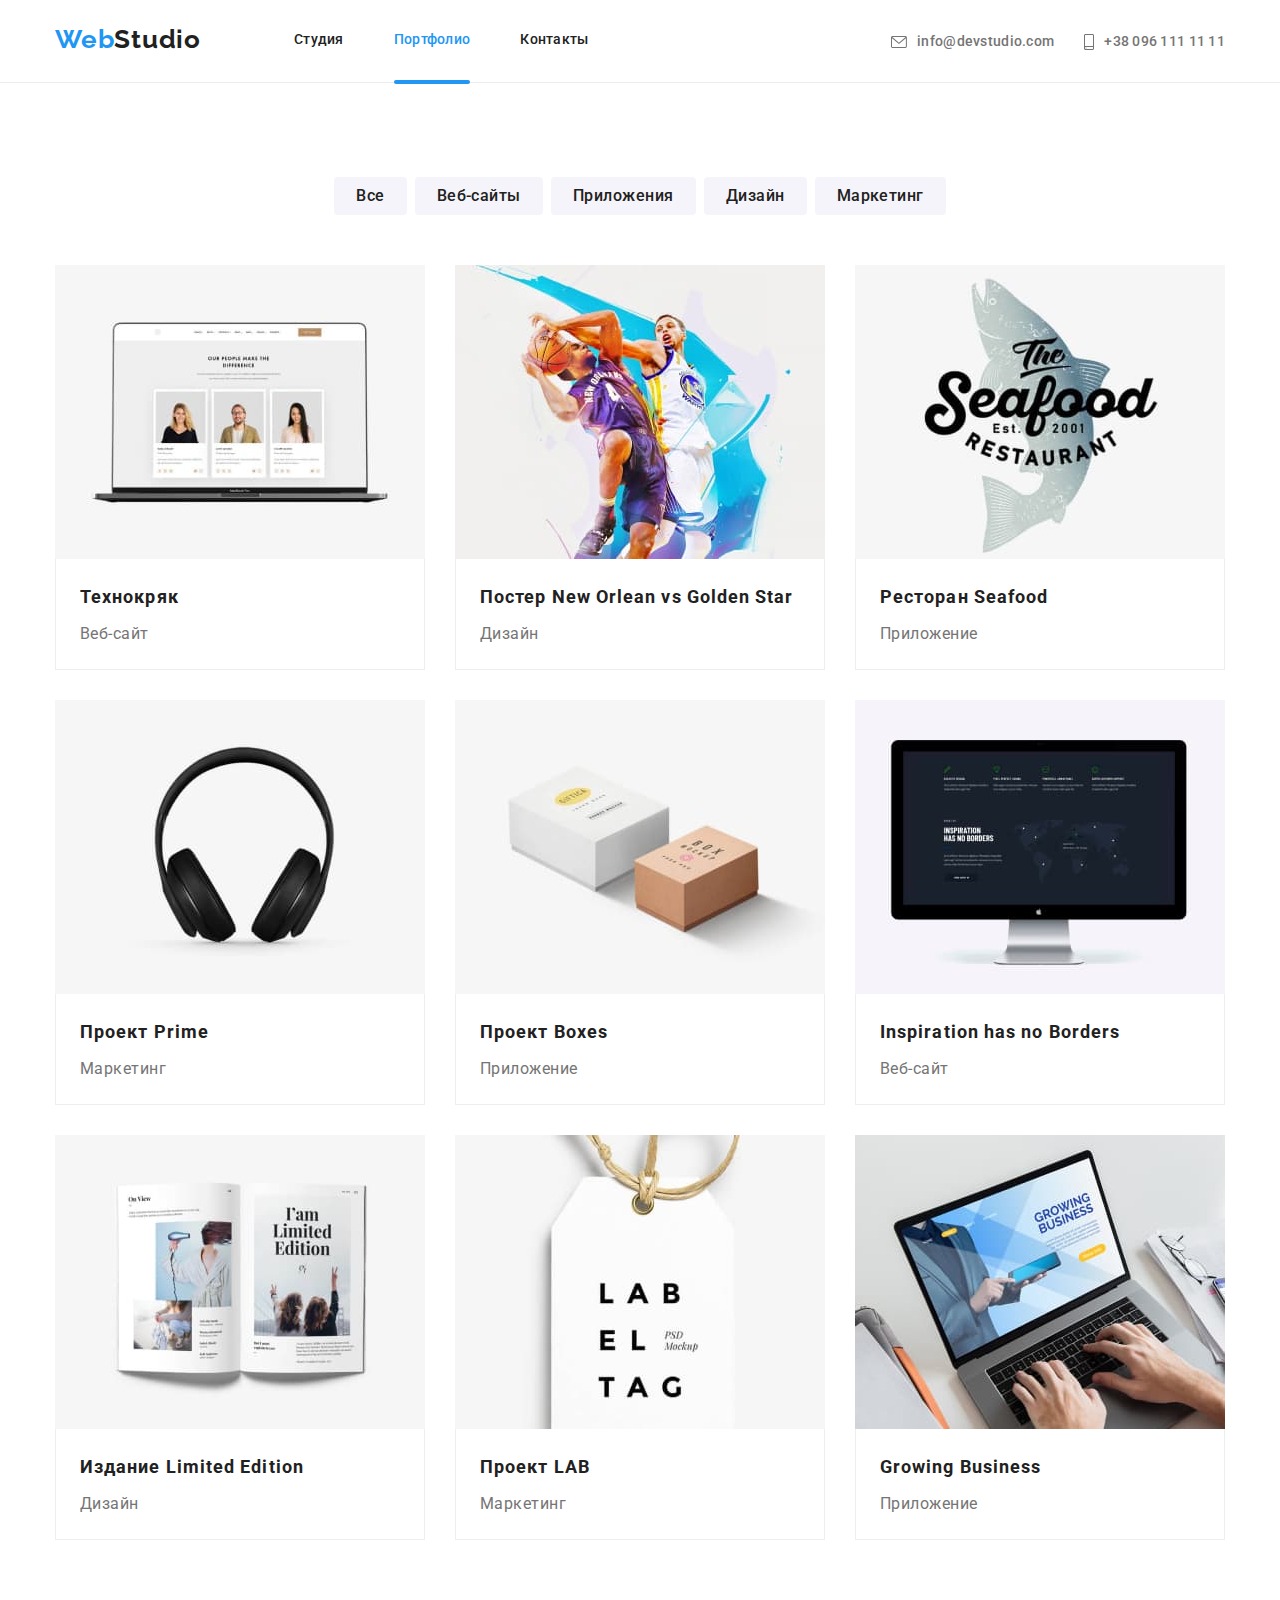
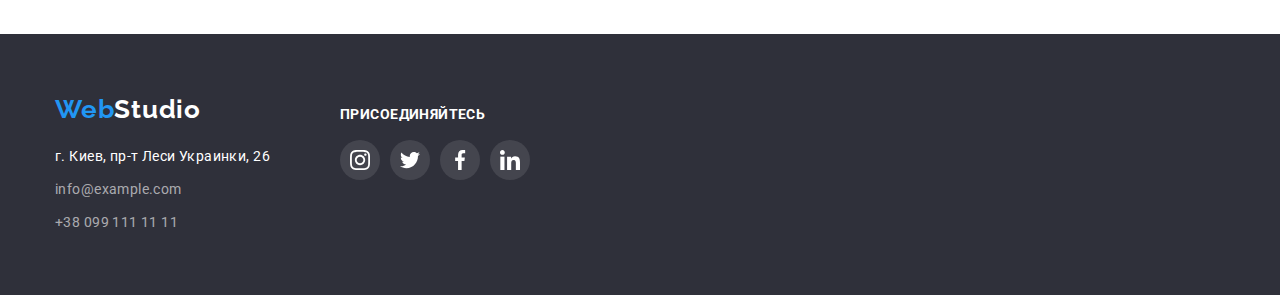
==== portfolio.html @ 971f1d3d "добавляет исходные файлы проекта" ====
<!DOCTYPE html>
<html lang="ru">

<head>
  <meta charset="UTF-8" />
  <meta http-equiv="X-UA-Compatible" content="IE=edge" />
  <meta name="viewport" content="width=device-width, initial-scale=1.0" />
  <title>WebStudio - Portfolio</title>
  <link rel="stylesheet" href="https://cdnjs.cloudflare.com/ajax/libs/modern-normalize/1.1.0/modern-normalize.css"
    integrity="sha512-Y0MM+V6ymRKN2zStTqzQ227DWhhp4Mzdo6gnlRnuaNCbc+YN/ZH0sBCLTM4M0oSy9c9VKiCvd4Jk44aCLrNS5Q=="
    crossorigin="anonymous" referrerpolicy="no-referrer" />
  <link rel="preconnect" href="https://fonts.gstatic.com" />
  <link href="https://fonts.googleapis.com/css2?family=Raleway:wght@700&family=Roboto:wght@400;500;700;900&display=swap"
    rel="stylesheet" />
  <link rel="stylesheet" href="https://cdnjs.cloudflare.com/ajax/libs/animate.css/4.1.1/animate.min.css" />
  <link rel="stylesheet" href="./css/styles.css" />
</head>

<body>
  <!--HEADER-->
  <header class="header">
    <div class="header-section container">
      <nav class="navigation">
        <div class="nav-container">
          <a class="logo animate__swing" href="./">
            <span class="logo-icon-color" lang="en">Web</span>Studio</a>
          <div class="menu-section">
            <ul class="menu">
              <li class="menu-item">
                <a class="menu-link" href="./">Студия</a>
              </li>
              <li class="menu-item">
                <a class="menu-link current" href="./portfolio.html">Портфолио</a>
              </li>
              <li class="menu-item">
                <a class="menu-link" href="">Контакты</a>
              </li>
            </ul>
          </div>
        </div>
      </nav>
      <ul class="info-list">
        <li class="info-point">
          <a class="mail-link" href="mailto:info@devstudio.com">
            <svg class="header-icon" width="16" height="12">
              <use href="./images/icons.svg#icon-envelope"></use>
            </svg>
            info@devstudio.com
          </a>
        </li>
        <li class="info-point">
          <a class="tel-link" href="tel:+380961111111">
            <svg class="header-icon" width="10" height="16">
              <use href="./images/icons.svg#icon-smartphone"></use>
            </svg>
            +38 096 111 11 11
          </a>
        </li>
      </ul>
    </div>
  </header>

  <main>
    <div class="portfolio-section section">
      <div class="portfolio-container container">
        <h1 class="visually-hidden">Галерея проектов</h1>

        <!-- КНОПКИ ФИЛЬТРА ПРОЕКТОВ ПОРТФОЛИО-->

        <ul class="filter-list filter-section">
          <li class="filter-point">
            <button class="filter-button" type="button">Все</button>
          </li>
          <li class="filter-point">
            <button class="filter-button" type="button">Веб-сайты</button>
          </li>
          <li class="filter-point">
            <button class="filter-button" type="button">Приложения</button>
          </li>
          <li class="filter-point">
            <button class="filter-button" type="button">Дизайн</button>
          </li>
          <li class="filter-point">
            <button class="filter-button" type="button">Маркетинг</button>
          </li>
        </ul>

        <!--СПИСОК ПРОЕКТОВ ПОРТФОЛИО-->
        <div class="portfolio">
          <ul class="portfolio-list">
            <li class="portfolio-point">
              <a class="portfolio-project-link" href="">
                <div class="portfolio-img-box">
                  <img src="./images/portfolio/project-technokryak.jpg" alt="проэкт технокряк" width="370" height="294"
                    class="portfolio-img" />
                  <p class="portfolio-overlay">
                    Технокряк это современная площадка распространения коронавируса. Компании используют эту платформу
                    для цифрового
                    шпионажа и атак на защищённые сервера конкурентов.
                  </p>
                </div>
                <div class="project-info">
                  <h2 class="portfolio-project">Технокряк</h2>
                  <p class="project-description">Веб-сайт</p>
                </div>
              </a>
            </li>
            <li class="portfolio-point">
              <a class="portfolio-project-link" href="">
                <div class="portfolio-img-box">
                  <img src="./images/portfolio/new-orleans-and-golden-star.jpg" alt="проэкт постера" width="370"
                    height="294" class="portfolio-img" />
                  <p class="portfolio-overlay">
                    Технокряк это современная площадка распространения коронавируса. Компании используют эту платформу
                    для цифрового
                    шпионажа и атак на защищённые сервера конкурентов.
                  </p>
                </div>
                <div class="project-info">
                  <h2 class="portfolio-project">
                    Постер New Orlean vs Golden Star
                  </h2>
                  <p class="project-description">Дизайн</p>
                </div>
              </a>
            </li>
            <li class="portfolio-point">
              <a class="portfolio-project-link" href="">
                <div class="portfolio-img-box">
                  <img src="./images/portfolio/seafood-restaurant.jpg" alt="рыбный ресторан" width="370" height="294"
                    class="portfolio-img" />
                  <p class="portfolio-overlay">
                    Технокряк это современная площадка распространения коронавируса. Компании используют эту платформу
                    для цифрового
                    шпионажа и атак на защищённые сервера конкурентов.
                  </p>
                </div>

                <div class="project-info">
                  <h2 class="portfolio-project">Ресторан Seafood</h2>
                  <p class="project-description">Приложение</p>
                </div>
              </a>
            </li>
            <li class="portfolio-point">
              <a class="portfolio-project-link" href="">
                <div class="portfolio-img-box">
                  <img src="./images/portfolio/project-prime.jpg" alt="маркетинговый проект" width="370" height="294"
                    class="portfolio-img" />
                  <p class="portfolio-overlay">
                    Технокряк это современная площадка распространения коронавируса. Компании используют эту платформу
                    для цифрового
                    шпионажа и атак на защищённые сервера конкурентов.
                  </p>
                </div>

                <div class="project-info">
                  <h2 class="portfolio-project">Проект Prime</h2>
                  <p class="project-description">Маркетинг</p>
                </div>
              </a>
            </li>
            <li class="portfolio-point">
              <a class="portfolio-project-link" href="">
                <div class="portfolio-img-box">
                  <img src="./images/portfolio/project-boxes.jpg" alt="проект Boxes" width="370" height="294"
                    class="portfolio-img" />
                  <p class="portfolio-overlay">
                    Технокряк это современная площадка распространения коронавируса. Компании используют эту платформу
                    для цифрового
                    шпионажа и атак на защищённые сервера конкурентов.
                  </p>
                </div>

                <div class="project-info">
                  <h2 class="portfolio-project">Проект Boxes</h2>
                  <p class="project-description">Приложение</p>
                </div>
              </a>
            </li>
            <li class="portfolio-point">
              <a class="portfolio-project-link" href="">
                <div class="portfolio-img-box">
                  <img src="./images/portfolio/project-nspiration-has-no-borders.jpg" alt="веб-сайт" width="370"
                    height="294" class="portfolio-img" />
                  <p class="portfolio-overlay">
                    Технокряк это современная площадка распространения коронавируса. Компании используют эту платформу
                    для цифрового
                    шпионажа и атак на защищённые сервера конкурентов.
                  </p>
                </div>

                <div class="project-info">
                  <h2 class="portfolio-project">
                    Inspiration has no Borders
                  </h2>
                  <p class="project-description">Веб-сайт</p>
                </div>
              </a>
            </li>
            <li class="portfolio-point">
              <a class="portfolio-project-link" href="">
                <div class="portfolio-img-box">
                  <img src="./images/portfolio/project-limited-edition.jpg" alt="проект дизайна журнала" width="370"
                    height="294" class="portfolio-img" />
                  <p class="portfolio-overlay">
                    Технокряк это современная площадка распространения коронавируса. Компании используют эту платформу
                    для цифрового
                    шпионажа и атак на защищённые сервера конкурентов.
                  </p>
                </div>

                <div class="project-info">
                  <h2 class="portfolio-project">Издание Limited Edition</h2>
                  <p class="project-description">Дизайн</p>
                </div>
              </a>
            </li>
            <li class="portfolio-point">
              <a class="portfolio-project-link" href="">
                <div class="portfolio-img-box">
                  <img src="./images/portfolio/project-lab.jpg" alt="проект LAB" width="370" height="294"
                    class="portfolio-img" />
                  <p class="portfolio-overlay">
                    Технокряк это современная площадка распространения коронавируса. Компании используют эту платформу
                    для цифрового
                    шпионажа и атак на защищённые сервера конкурентов.
                  </p>
                </div>

                <div class="project-info">
                  <h2 class="portfolio-project">Проект LAB</h2>
                  <p class="project-description">Маркетинг</p>
                </div>
              </a>
            </li>
            <li class="portfolio-point">
              <a class="portfolio-project-link" href="">
                <div class="portfolio-img-box">
                  <img src="./images/portfolio/project-growing-business.jpg" alt="приложение" width="370" height="294"
                    class="portfolio-img" />
                  <p class="portfolio-overlay">
                    Технокряк это современная площадка распространения коронавируса. Компании используют эту платформу
                    для цифрового
                    шпионажа и атак на защищённые сервера конкурентов.
                  </p>
                </div>

                <div class="project-info">
                  <h2 class="portfolio-project">Growing Business</h2>
                  <p class="project-description">Приложение</p>
                </div>
              </a>
            </li>
          </ul>
        </div>
      </div>
    </div>
  </main>

  <!--FOOTER-->
  <footer class="footer footer-section">
    <div class="container footer-container">
      <div class="footer-logo-adress-box">
        <a class="logo logo-footer" href="./"><span class="logo-icon-color" lang="en">Web</span><span
            class="logo-icon-right" lang="en">Studio</span></a>
        <address class="adress">
          <ul class="adress-list">
            <li class="footer-location">
              <a class="location-link" href="https://goo.gl/maps/LH7wRKLAsP6Fqup57" target="_blank"
                rel="noopener, noreferrer">г. Киев, пр-т Леси Украинки, 26</a>
            </li>
            <li>
              <a class="footer-mail" href="mailto:info@example.com">info@example.com</a>
            </li>
            <li>
              <a class="footer-tel" href="tel:+380991111111">+38 099 111 11 11</a>
            </li>
          </ul>
        </address>
      </div>
      <div class="footer-social-container">
        <p class="footer-social-p">Присоединяйтесь</p>
        <ul class="social-list footer-social-list">
          <li class="social-point">
            <a class="social-link footer-social-link" href="">
              <svg class="social-icon">
                <use href="./images/icons.svg#icon-instagram"></use>
              </svg>
            </a>
          </li>
          <li class="social-point">
            <a class="social-link footer-social-link" href="">
              <svg class="social-icon">
                <use href="./images/icons.svg#icon-twitter"></use>
              </svg>
            </a>
          </li>
          <li class="social-point">
            <a class="social-link footer-social-link" href="">
              <svg class="social-icon">
                <use href="./images/icons.svg#icon-facebook"></use>
              </svg>
            </a>
          </li>
          <li class="social-point">
            <a class="social-link footer-social-link" href="">
              <svg class="social-icon">
                <use href="./images/icons.svg#icon-linkedin"></use>
              </svg>
            </a>
          </li>
        </ul>
      </div>
    </div>
  </footer>
</body>

</html>
---- css/styles.css ----
:root {
  --main-font: "Roboto", sans-serif;
  --secondary-font: "Raleway", sans-serif;
  --font-weight-main: 500;
  --font-weight-secondary: bold;
  --font-weight-p: 400;
  --font-weight-member: 500;

  --font-weight-projecs-overflow: 400;
  --icon-fill-color: #afb1b8;
  --logo-icon-color-left: #2196f3;
  --logo-icon-color-right: #ffffff;
  --accent-color: #2196f3;
  --footer-accent-color: #ffffff;
  --main-font-color: #212121;
  --header-info-color: #757575;
  --hero-background-color: #c4c4c4;
  --hero-header-color: #ffffff;
  --hero-btn-color: #ffffff;
  --hero-btn-back-color: #2196f3;
  --description-color: #757575;
  --team-back-color: #f5f4fa;
  --footer-back-color: #2f303a;
  --location-link-color: #ffffff;
  --filter-accent-background-color: #2196f3;
  --filter-accent-font-color: #ffffff;
  --footer-main-color: rgba(255, 255, 255, 0.6);
  --main-duration: 250ms;
  --timing-function: cubic-bezier(0.4, 0, 0.2, 1);
}

/* СБРОС СТИЛЕЙ */

h1,
h2,
h3,
h4,
h5,
h6,
p {
  margin-top: 0;
  margin-bottom: 0;
}

ol,
ul {
  padding-top: 0;
  padding-bottom: 0;
  padding-left: 0;
  margin: 0 0;
}

img {
  display: block;
}

/* СБРОС СТИЛЕЙ END */

body {
  font-family: var(--main-font);
  font-weight: var(--font-weight-main);
  font-size: 14px;
  color: var(--main-font-color);
}

a {
  text-decoration: none;
  font-style: normal;
  color: var(--main-font-color);
}

li {
  list-style-type: none;
}

/* УТИЛИТЫ */

.visually-hidden {
  position: absolute;
  clip: rect(0 0 0 0);
  width: 1px;
  height: 1px;
  margin: -1px;
}

.container {
  margin: 0 auto;
  width: 1200px;
  padding-left: 15px;
  padding-right: 15px;
}

.section {
  padding-top: 94px;
  padding-bottom: 94px;
}

.footer-section {
  padding-bottom: 60px;
}

.team-social-link {
  background-color: transparent;
  fill: #afb1b8;
}

.footer-social-link {
  background-color: rgba(255, 255, 255, 0.1);
  fill: #ffffff;
}

.footer-social-list {
  margin-top: 20px;
}

/* УТИЛИТЫ END */

/* HEADER SECTION */

.header {
  border-bottom: 1px solid #ececec;
}

.header-section {
  display: flex;
  margin-left: auto;
  margin-right: auto;
  align-items: baseline;
}

.nav-container {
  display: flex;
  align-items: center;
}

.info-list {
  display: flex;
  margin-left: auto;
}

.info-point:not(:last-child) {
  margin-right: 30px;
}

.logo {
  font-family: var(--secondary-font);
  font-family: Raleway;
  font-weight: var(--font-weight-secondary);
  font-size: 26px;
  line-height: 1.19;
  letter-spacing: 0.03em;
  color: var(--main-font-color);
  text-decoration: none;

  margin-right: 93px;
  padding-top: 24px;
  padding-bottom: 25px;

  animation-duration: 1000ms;
}

.logo-icon-color {
  color: var(--logo-icon-color-left);
}

.menu {
  display: flex;
}

.menu-section {
  display: flex;
  width: 294px;
}

.menu-link {
  position: relative;
  line-height: 1.14;
  letter-spacing: 0.02em;
  color: #212121;

  padding-top: 32px;
  padding-bottom: 36.5px;

  transition: color var(--main-duration) var(--timing-function);
}

.menu-link.current::before {
  position: absolute;
  display: block;
  content: "";
  width: 100%;
  height: 4px;
  bottom: 0;

  background-color: var(--accent-color);
  border-radius: 2px;
}

.menu-item:not(:last-child) {
  margin-right: 50px;
}

.menu-link.current {
  color: var(--accent-color);
}

.menu-link:hover,
.menu-link:focus {
  color: var(--accent-color);
}

.mail-link {
  display: flex;
  align-items: center;

  line-height: 1.14;
  letter-spacing: 0.02em;
  color: var(--header-info-color);

  fill: var(--header-info-color);

  padding-top: 32px;
  padding-bottom: 32px;

  transition: color var(--main-duration) var(--timing-function);
}

.tel-link {
  display: flex;
  align-items: center;

  line-height: 1.14;
  letter-spacing: 0.02em;
  color: var(--header-info-color);

  fill: var(--header-info-color);

  padding-top: 32px;
  padding-bottom: 32px;

  transition: color var(--main-duration) var(--timing-function);
}
.mail-link:hover,
.tel-link:hover {
  color: var(--accent-color);
  fill: var(--accent-color);
}
.mail-link:focus,
.tel-link:focus {
  color: var(--accent-color);
  fill: var(--accent-color);
}

.header-icon {
  margin-right: 10px;

  transition: fill var(--main-duration) var(--timing-function);
}
/* HEADER END */

/* HERO */
.hero {
  background-image: linear-gradient(
      rgba(47, 48, 58, 0.4),
      rgba(47, 48, 58, 0.4)
    ),
    url(../images/hero/hero-image.jpg);
  background-color: var(--hero-background-color);
  background-size: cover;
  filter: drop-shadow(0px 4px 4px rgba(0, 0, 0, 0.25));

  max-width: 1600px;
  margin: 0 auto;
  padding-top: 200px;
  padding-bottom: 200px;
}

.hero-section {
  display: flex;
  flex-direction: column;

  align-items: center;
  justify-content: center;
}

.hero-header {
  display: inline-block;
  font-family: var(--main-font);
  font-weight: 900;
  font-size: 44px;
  line-height: 1.36;

  margin-right: 452px;
  margin-left: 452px;
  margin-bottom: 30px;
  width: 696px;

  text-align: center;
  letter-spacing: 0.06em;
  text-transform: uppercase;
  color: var(--hero-header-color);
}

.hero-button {
  display: inline-block;
  width: 200px;
  padding-top: 10px;
  padding-right: 10px;
  padding-bottom: 10px;
  padding-left: 10px;

  border: 0px;
  border-radius: 4px;
  box-shadow: 0px 4px 4px rgba(0, 0, 0, 0.15);

  font-weight: var(--font-weight-secondary);
  font-size: 16px;
  line-height: 1.87;
  letter-spacing: 0.06em;
  background-color: var(--hero-btn-back-color);
  color: var(--hero-btn-color);
  cursor: pointer;
}
/* HERO END */

/* OUR QUALITIES */

.qualities {
  display: flex;
}

.qualities-list {
  display: flex;
}

.qualities-point:not(last-child) {
  margin-right: 30px;
}
.qualities-point {
  display: block;
  width: 270px;
}

.qualities-icon-box {
  display: flex;
  align-items: center;
  justify-content: center;
  margin-bottom: 30px;
  border-radius: 4px;
  width: 270px;
  height: 120px;

  background-color: #f5f4fa;
}

.qualities-name {
  display: inline-block;
  margin-bottom: 9px;

  font-size: 14px;
  font-weight: var(--font-weight-secondary);
  line-height: 1.14;
  letter-spacing: 0.03em;
  text-transform: uppercase;
  color: var(--main-font-color);
}

.qualities-description {
  font-size: 14px;
  font-weight: var(--font-weight-p);
  line-height: 1.71;
  letter-spacing: 0.03em;
  color: var(--description-color);
}
/* OUR QUALITIES END */

/* TASKS */

.tasks-section {
  display: flex;
  flex-direction: column;
  padding-top: 0;
}

.tasks-header {
  display: block;
  margin-left: auto;
  margin-right: auto;
  margin-bottom: 50px;

  font-weight: var(--font-weight-secondary);
  font-size: 36px;
  line-height: 1.16;
  text-align: center;
  letter-spacing: 0.03em;
  color: var(--main-font-color);
}

.tasks-list {
  display: flex;
}

.tasks-point {
  display: block;
  position: relative;
  width: 370px;
  height: 294px;
}

.tasks-point:not(:last-child) {
  margin-right: 30px;
}

.tasks-overlay {
  font-weight: bold;
  font-size: 14px;
  line-height: 16px;
  text-align: center;
  letter-spacing: 0.03em;
  text-transform: uppercase;

  color: #ffffff;
}

.tasks-overlay-box {
  position: absolute;
  bottom: 0;
  width: 370px;
  height: 70px;
  padding-top: 27px;

  background-color: rgba(47, 48, 58, 0.8);
}

/* TASKS END */

/* TEAM */
.team-list {
  display: flex;
}

.team-point {
  display: block;
  box-shadow: 0px 1px 3px rgba(0, 0, 0, 0.12), 0px 1px 1px rgba(0, 0, 0, 0.14),
    0px 2px 1px rgba(0, 0, 0, 0.2);
  border-radius: 0px 0px 4px 4px;
  background-color: #ffffff;
}

.team-point:not(last-child) {
  margin-right: 30px;
}

.team {
  background: var(--team-back-color);
}

.team-section {
  display: flex;
  flex-direction: column;
}

.team-header {
  display: inline-block;
  margin-bottom: 50px;

  font-weight: var(--font-weight-secondary);
  font-size: 36px;
  line-height: 1.16;
  text-align: center;
  letter-spacing: 0.03em;
  color: var(--main-font-color);
}

.member-box {
  display: flex;
  flex-direction: column;
  align-items: center;
  padding-top: 30px;
  padding-bottom: 30px;
}

.social-list {
  display: flex;
  align-items: center;
  margin-top: 16px;
  width: 206px;
  height: 44px;
}

.social-point {
  display: block;
  width: 40px;
  height: 40px;
  border-radius: 50%;
}

.social-point:not(:last-child) {
  margin-right: 10px;
}

.social-link {
  display: flex;
  justify-content: center;
  align-items: center;
  width: 100%;
  height: 100%;
  border-radius: 50%;

  transition: background-color var(--main-duration) var(--timing-function),
    fill var(--main-duration) var(--timing-function);
}

.social-link:focus,
.social-link:hover {
  background-color: var(--accent-color);
  fill: #ffffff;
}
.social-icon {
  width: 20px;
  height: 20px;
}

.team-member {
  display: inline-block;

  font-size: 16px;
  font-weight: var(--font-weight-member);
  line-height: 1.18;
  text-align: center;
  letter-spacing: 0.03em;
}

.member-description {
  display: inline-block;
  margin-top: 10px;

  font-weight: 400;
  font-size: 16px;
  line-height: 1.18;
  text-align: center;
  letter-spacing: 0.03em;
  color: var(--description-color);
}
/* TEAM END */

/* CLIENTS */

.clients-container {
  display: flex;
  flex-direction: column;
}

.clients-header {
  align-self: center;
  margin-bottom: 50px;

  font-weight: var(--font-weight-secondary);
  font-size: 36px;
  line-height: 42px;
  text-align: center;
  letter-spacing: 0.03em;
}

.client-list {
  display: flex;
  justify-content: space-between;
}

.client-point {
  width: 170px;
  height: 92px;
}

.client-link {
  display: flex;
  justify-content: center;
  align-items: center;
  width: 100%;
  height: 100%;

  border: 1px solid #afb1b8;
  border-radius: 4px;

  fill: var(--icon-fill-color);

  transition: fill var(--main-duration) var(--timing-function),
    border-color var(--timing-function) var(--main-duration);
}

.client-link:hover,
.client-link:focus {
  fill: var(--accent-color);
  border: 1px solid var(--accent-color);
}

/* CLIENTS END */

/* FOOTER */

.footer-container {
  display: flex;
}

.footer {
  background-color: var(--footer-back-color);
}

.logo-footer {
  width: 145px;
  padding-top: 0;
  padding-bottom: 0;
  margin-right: 0;
  margin-bottom: 20px;
}

.logo-icon-right {
  color: var(--logo-icon-color-right);
}

.location-link {
  font-weight: 400;
  font-style: normal;
  line-height: 1.71;
  letter-spacing: 0.03em;
  color: var(--location-link-color);

  transition: color var(--main-duration) var(--timing-function);
}

.location-link:hover,
.location-link:focus {
  color: var(--accent-color);
}

.footer-mail,
.footer-tel {
  font-weight: 400;
  line-height: 1.71;
  letter-spacing: 0.03em;
  color: var(--footer-main-color);

  transition: color var(--main-duration) var(--timing-function);
}
.footer-mail:hover,
.footer-tel:hover,
.footer-mail:focus,
.footer-tel:focus {
  color: var(--footer-accent-color);
}

.adress li:not(:last-child) {
  margin-bottom: 9px;
  margin-right: auto;
}

.footer-logo-adress-box {
  display: flex;
  flex-direction: column;
  margin-top: 60px;
}

.footer-social-container {
  display: flex;
  flex-direction: column;
  width: 206px;
  height: 80px;
  margin-top: 72px;
  margin-left: 70px;
}

.footer-social-p {
  font-weight: var(--font-weight-secondary);
  font-size: 14px;
  line-height: 16px;
  letter-spacing: 0.03em;
  text-transform: uppercase;

  color: #ffffff;
}

/* FOOTER END */

/* PORTFOLIO */

/* PORTFOLIO FILTER */

.filter-section {
  display: flex;
  justify-content: center;
  margin-top: 0;
  margin-bottom: 50px;
  margin-left: auto;
  margin-right: auto;
}

.filter-section .filter-point:not(:last-child) {
  margin-right: 8px;
}

.filter-point:not(:last-child) {
  margin-right: 8px;
}

.filter-button {
  font-family: inherit;
  font-size: 16px;
  font-weight: 500;
  line-height: 26px;
  text-align: center;
  letter-spacing: 0.03em;
  color: var(--main-font-color);
  cursor: pointer;

  background: #f5f4fa;
  border: none;
  border-radius: 4px;

  padding: 6px 22px 6px 22px;
  transition: box-shadow var(--main-duration) var(--timing-function),
    background-color var(--main-duration) var(--timing-function),
    color var(--main-duration) var(--timing-function);
}

.filter-button:hover,
.filter-button:focus {
  color: var(--filter-accent-font-color);
  background-color: var(--filter-accent-background-color);

  box-shadow: 0px 3px 1px rgba(0, 0, 0, 0.1), 0px 1px 2px rgba(0, 0, 0, 0.08),
    0px 2px 2px rgba(0, 0, 0, 0.12);
}
/*  PORTFOLIO FILTER END */

/* PORTFOLIO ITEMS */

.portfolio-list {
  display: flex;
  flex-wrap: wrap;
  justify-content: center;
}

.portfolio-point {
  display: flex;
  flex-direction: column;
  align-items: center;
  width: 370px;
  transition: box-shadow 250ms linear;
}

.portfolio-point:hover {
  box-shadow: 0px 1px 1px rgba(0, 0, 0, 0.12), 0px 4px 4px rgba(0, 0, 0, 0.06),
    1px 4px 6px rgba(0, 0, 0, 0.16);
}

.portfolio-point:not(:nth-child(3n + 3)) {
  margin-right: 30px;
}

.portfolio-point:nth-last-child(n + 4) {
  margin-bottom: 30px;
}

.project-info {
  padding: 20px 24px;
  border-right: 1px solid #eeeeee;
  border-bottom: 1px solid #eeeeee;
  border-left: 1px solid #eeeeee;
}

.portfolio-project {
  margin-bottom: 4px;

  font-weight: var(--font-weight-secondary);
  font-size: 18px;
  line-height: 2;
  letter-spacing: 0.06em;
  color: var(--main-font-color);
}

.project-description {
  font-weight: 400;
  font-size: 16px;
  line-height: 1.87;
  letter-spacing: 0.03em;
  color: var(--description-color);
}

.portfolio-img-box {
  position: relative;
  overflow: hidden;
}

.portfolio-overlay {
  display: block;
  position: absolute;
  top: 0;
  left: 0;
  width: 100%;
  height: 100%;
  padding: 63px 24px;
  font-weight: var(--font-weight-projecs-overflow);

  background: rgba(33, 150, 243, 0.9);

  font-size: 18px;
  line-height: 1.56;
  letter-spacing: 0.03em;
  color: #ffffff;

  transform: translateY(101%);
  transition-duration: 250ms;
}

.portfolio-project-link:hover .portfolio-overlay,
.portfolio-project-link:focus .portfolio-overlay {
  transform: translateY(0%);
  animation-timing-function: var(--timing-function);
}

/* PORTFOLIO ITEMS END */

.backdrop {
  position: fixed;
  width: 100vw;
  height: 100vh;
  top: 0;
  left: 0;
  background: rgba(0, 0, 0, 0.2);

  transition: opacity var(--main-duration) var(--timing-function),
    visibility var(--main-duration) var(--timing-function);
}

.modal {
  position: absolute;
  margin-top: 0;
  padding-top: 0;
  top: 50%;
  left: 50%;
  transform: translate(-50%, -50%);
  width: 528px;
  height: 581px;
  background: #ffffff;
  box-shadow: 0px 1px 3px rgba(0, 0, 0, 0.12), 0px 1px 1px rgba(0, 0, 0, 0.14),
    0px 2px 1px rgba(0, 0, 0, 0.2);
  border-radius: 4px;
}

.modal-close-btn {
  display: flex;
  align-items: center;
  justify-content: center;
  position: absolute;
  top: 8px;
  right: 8px;
  border-radius: 50%;
  border: 1px solid rgba(0, 0, 0, 0.1);
  background-color: transparent;
  cursor: pointer;
  padding: 6px 6px;
}

.is-hidden {
  opacity: 0;
  visibility: hidden;
  pointer-events: none;
}
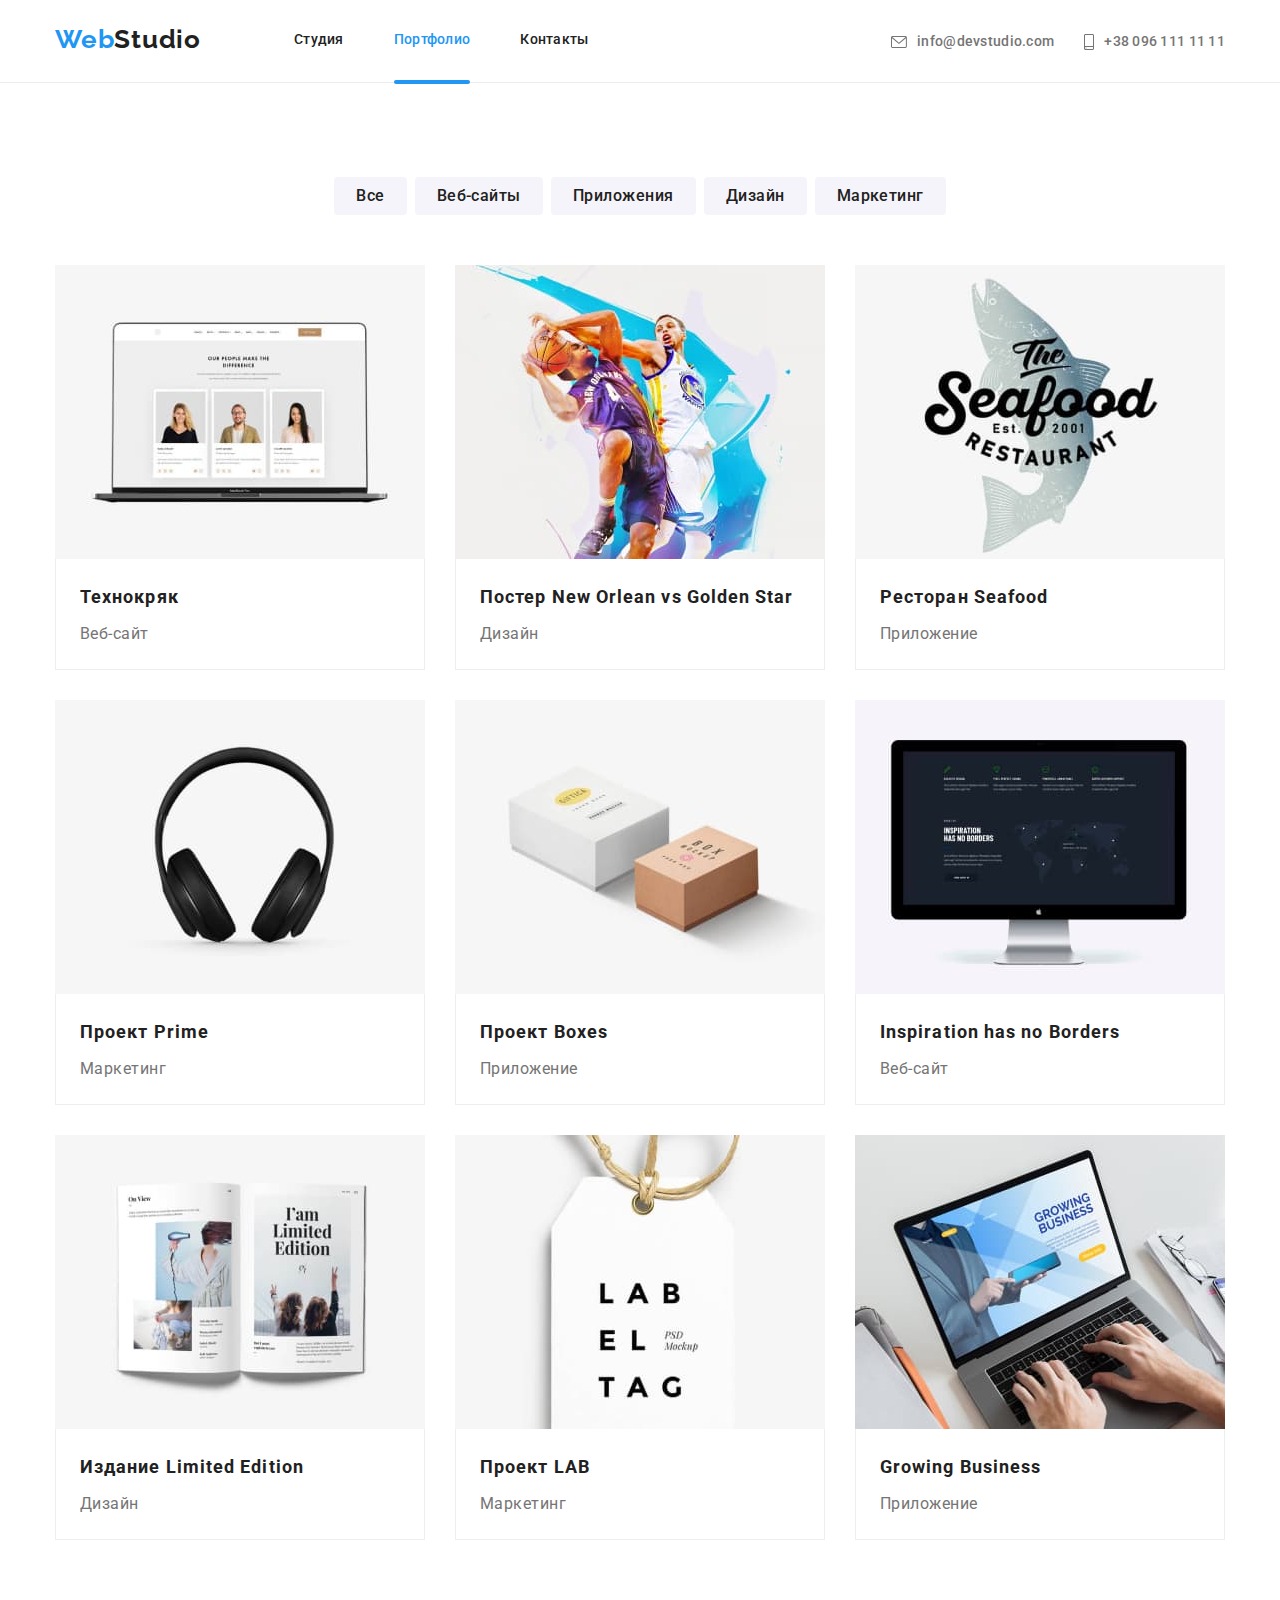
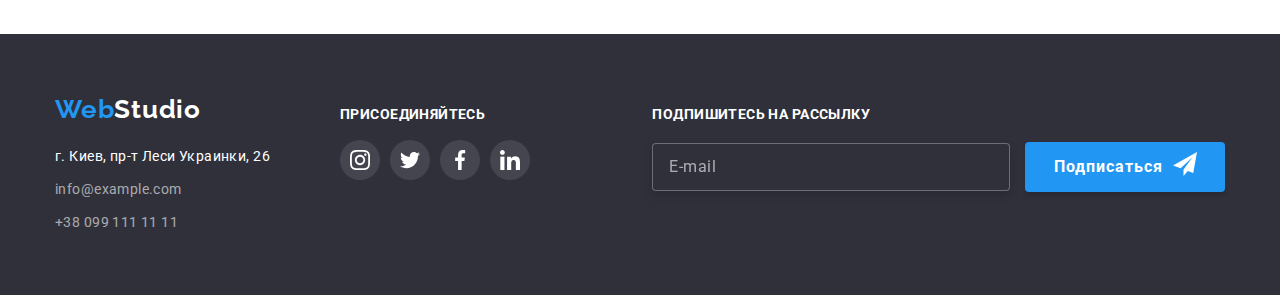
==== commit 3c351ed8: "final" ====
--- a/portfolio.html
+++ b/portfolio.html
@@ -312,6 +312,19 @@
           </li>
         </ul>
       </div>
+      <div class="footer-mailing-container">
+        <p class="footer-mailing-header">Подпишитесь на рассылку</p>
+        <form action="#" class="footer-mailing-form">
+          <input class="footer-user-mail-input" type="email" placeholder="E-mail" validate>
+          <button class="footer-mailing-button" type="submit">
+            <span class="mailing-button-wrapper">
+              Подписаться
+              <svg class="footer-button-mail-icon" width="24px" height="24px">
+                <use href="./images/footer-send-mail-icon.svg#icon-send-mail"></use>
+              </svg></span>
+          </button>
+        </form>
+      </div>
     </div>
   </footer>
 </body>
--- a/css/styles.css
+++ b/css/styles.css
@@ -25,6 +25,7 @@
   --filter-accent-background-color: #2196f3;
   --filter-accent-font-color: #ffffff;
   --footer-main-color: rgba(255, 255, 255, 0.6);
+  --font-weight-modal-label: 400;
   --main-duration: 250ms;
   --timing-function: cubic-bezier(0.4, 0, 0.2, 1);
 }
@@ -75,6 +76,17 @@
 
 /* УТИЛИТЫ */
 
+.visually-hidden-checkbox {
+  position: absolute !important;
+  clip: rect(1px 1px 1px 1px); /* IE6, IE7 */
+  clip: rect(1px, 1px, 1px, 1px);
+  padding: 0 !important;
+  border: 0 !important;
+  height: 1px !important;
+  width: 1px !important;
+  overflow: hidden;
+}
+
 .visually-hidden {
   position: absolute;
   clip: rect(0 0 0 0);
@@ -194,6 +206,26 @@
 
   background-color: var(--accent-color);
   border-radius: 2px;
+}
+
+.menu-link::after {
+  position: absolute;
+  display: block;
+  content: "";
+  width: 100%;
+  height: 4px;
+  bottom: 0;
+
+  background-color: var(--accent-color);
+  border-radius: 2px;
+
+  transform: scaleX(0);
+  transition: transform var(--main-duration) var(--timing-function);
+}
+
+.menu-link:hover::after,
+.menu-link:focus::after {
+  transform: scaleX(1);
 }
 
 .menu-item:not(:last-child) {
@@ -679,6 +711,87 @@
   color: #ffffff;
 }
 
+.footer-mailing-container {
+  display: flex;
+  flex-direction: column;
+  margin-left: auto;
+  margin-top: 72px;
+}
+
+.footer-mailing-header {
+  font-family: var(--main-font);
+  font-weight: var(--font-weight-secondary);
+  font-size: 14px;
+  line-height: 16px;
+  letter-spacing: 0.03em;
+  text-transform: uppercase;
+
+  color: #ffffff;
+
+  margin-bottom: 20px;
+}
+
+.footer-user-mail-input {
+  color: #ffffff;
+
+  padding: 15px 16px;
+
+  width: 358px;
+
+  border: 1px solid rgba(255, 255, 255, 0.3);
+  filter: drop-shadow(0px 4px 4px rgba(0, 0, 0, 0.15));
+  border-radius: 4px;
+  background-color: var(--footer-back-color);
+
+  outline: none;
+}
+
+.footer-user-mail-input::placeholder {
+  font-family: var(--main-font);
+  font-weight: var(--font-weight-p);
+  font-size: 16px;
+  line-height: 1.25;
+
+  letter-spacing: 0.03em;
+
+  color: rgba(255, 255, 255, 0.6);
+}
+
+.footer-user-mail-input:hover,
+.footer-user-mail-input:focus {
+  border-color: var(--accent-color);
+}
+
+.mailing-button-wrapper {
+  display: flex;
+}
+
+.footer-mailing-button {
+  color: #ffffff;
+  font-family: var(--main-font);
+  font-weight: var(--font-weight-secondary);
+  font-size: 16px;
+  line-height: 1.87;
+  letter-spacing: 0.06em;
+
+  background: #2196f3;
+  box-shadow: 0px 4px 4px rgba(0, 0, 0, 0.15);
+  border-radius: 4px;
+  border: none;
+
+  padding-top: 10px;
+  padding-bottom: 10px;
+  padding-left: 29px;
+  padding-right: 28px;
+
+  margin-left: 12px;
+
+  cursor: pointer;
+}
+
+.footer-button-mail-icon {
+  margin-left: 10px;
+}
 /* FOOTER END */
 
 /* PORTFOLIO */
@@ -819,6 +932,8 @@
 }
 
 /* PORTFOLIO ITEMS END */
+
+/* MODAL FORM */
 
 .backdrop {
   position: fixed;
@@ -845,6 +960,8 @@
   box-shadow: 0px 1px 3px rgba(0, 0, 0, 0.12), 0px 1px 1px rgba(0, 0, 0, 0.14),
     0px 2px 1px rgba(0, 0, 0, 0.2);
   border-radius: 4px;
+
+  padding: 40px;
 }
 
 .modal-close-btn {
@@ -859,6 +976,12 @@
   background-color: transparent;
   cursor: pointer;
   padding: 6px 6px;
+
+  transition: fill var(--main-duration) var(--timing-function);
+}
+
+.modal-close-btn:hover {
+  fill: var(--accent-color);
 }
 
 .is-hidden {
@@ -866,3 +989,158 @@
   visibility: hidden;
   pointer-events: none;
 }
+
+.modal-form-header {
+  font-family: var(--main-font);
+  font-weight: var(--font-weight-secondary);
+  font-size: 20px;
+  line-height: 23px;
+  text-align: center;
+  letter-spacing: 0.03em;
+
+  margin-bottom: 12px;
+}
+
+.modal-form {
+  display: flex;
+  flex-direction: column;
+}
+
+.modal-form-field {
+  font-family: var(--main-font);
+  font-weight: var(--font-weight-modal-label);
+  font-size: 12px;
+  line-height: 14px;
+  letter-spacing: 0.01em;
+
+  color: #757575;
+
+  margin-bottom: 10px;
+}
+
+.modal-form-input-wrapper {
+  display: block;
+  position: relative;
+
+  margin-top: 4px;
+}
+
+.modal-form-input {
+  border: 1px solid rgba(33, 33, 33, 0.2);
+  border-radius: 4px;
+
+  width: 100%;
+  height: 40px;
+
+  padding-left: 42px;
+
+  outline: none;
+
+  transition: border var(--main-duration) var(--timing-function);
+}
+
+.modal-form-input-icon {
+  position: absolute;
+  top: 50%;
+  transform: translateY(-50%);
+  left: 12px;
+
+  transition: fill var(--main-duration) var(--timing-function);
+}
+
+.modal-form-input:hover,
+.modal-form-input:focus {
+  border-color: var(--accent-color);
+}
+
+.modal-form-input:focus + .modal-form-input-icon,
+.modal-form-input:hover + .modal-form-input-icon {
+  fill: var(--accent-color);
+}
+
+.modal-form-message {
+  resize: none;
+
+  width: 100%;
+  height: 120px;
+
+  border: 1px solid rgba(33, 33, 33, 0.2);
+  border-radius: 4px;
+  outline: none;
+
+  padding: 12px 16px;
+
+  transition: border var(--main-duration) var(--timing-function);
+}
+
+.modal-form-message::placeholder {
+  font-size: 14px;
+  line-height: 16px;
+  letter-spacing: 0.01em;
+
+  color: rgba(117, 117, 117, 0.5);
+}
+
+.modal-form-message:hover,
+.modal-form-message:focus {
+  border-color: var(--accent-color);
+}
+
+.modal-form-checkbox-label {
+  display: flex;
+  align-items: center;
+  font-family: var(--main-font);
+  font-size: 14px;
+  line-height: 1.71;
+  letter-spacing: 0.03em;
+
+  color: #757575;
+
+  margin-top: 20px;
+}
+
+.modal-form-checkbox-label::before {
+  display: block;
+  content: "";
+  background-image: url(../images/modal-checkbox/icon-checkbox.png);
+  background-size: contain;
+  background-repeat: no-repeat;
+  width: 16px;
+  height: 15px;
+  border: none;
+
+  margin-right: 7px;
+}
+
+.modal-form-checkbox:checked + .modal-form-checkbox-label::before {
+  background-image: url(../images/modal-checkbox/icon-checkbox-checked.png);
+  background-size: contain;
+  background-repeat: no-repeat;
+}
+
+.modal-form-label-link {
+  text-decoration-line: underline;
+  color: var(--accent-color);
+}
+
+.modal-form-btn {
+  align-self: center;
+  cursor: pointer;
+
+  color: #ffffff;
+  line-height: 1.87;
+  font-family: Roboto;
+  font-weight: bold;
+  font-size: 16px;
+
+  text-align: center;
+  letter-spacing: 0.06em;
+
+  padding: 10px 55px;
+  margin-top: 30px;
+
+  background: #188ce8;
+  box-shadow: 0px 4px 4px rgba(0, 0, 0, 0.15);
+  border: none;
+  border-radius: 4px;
+}
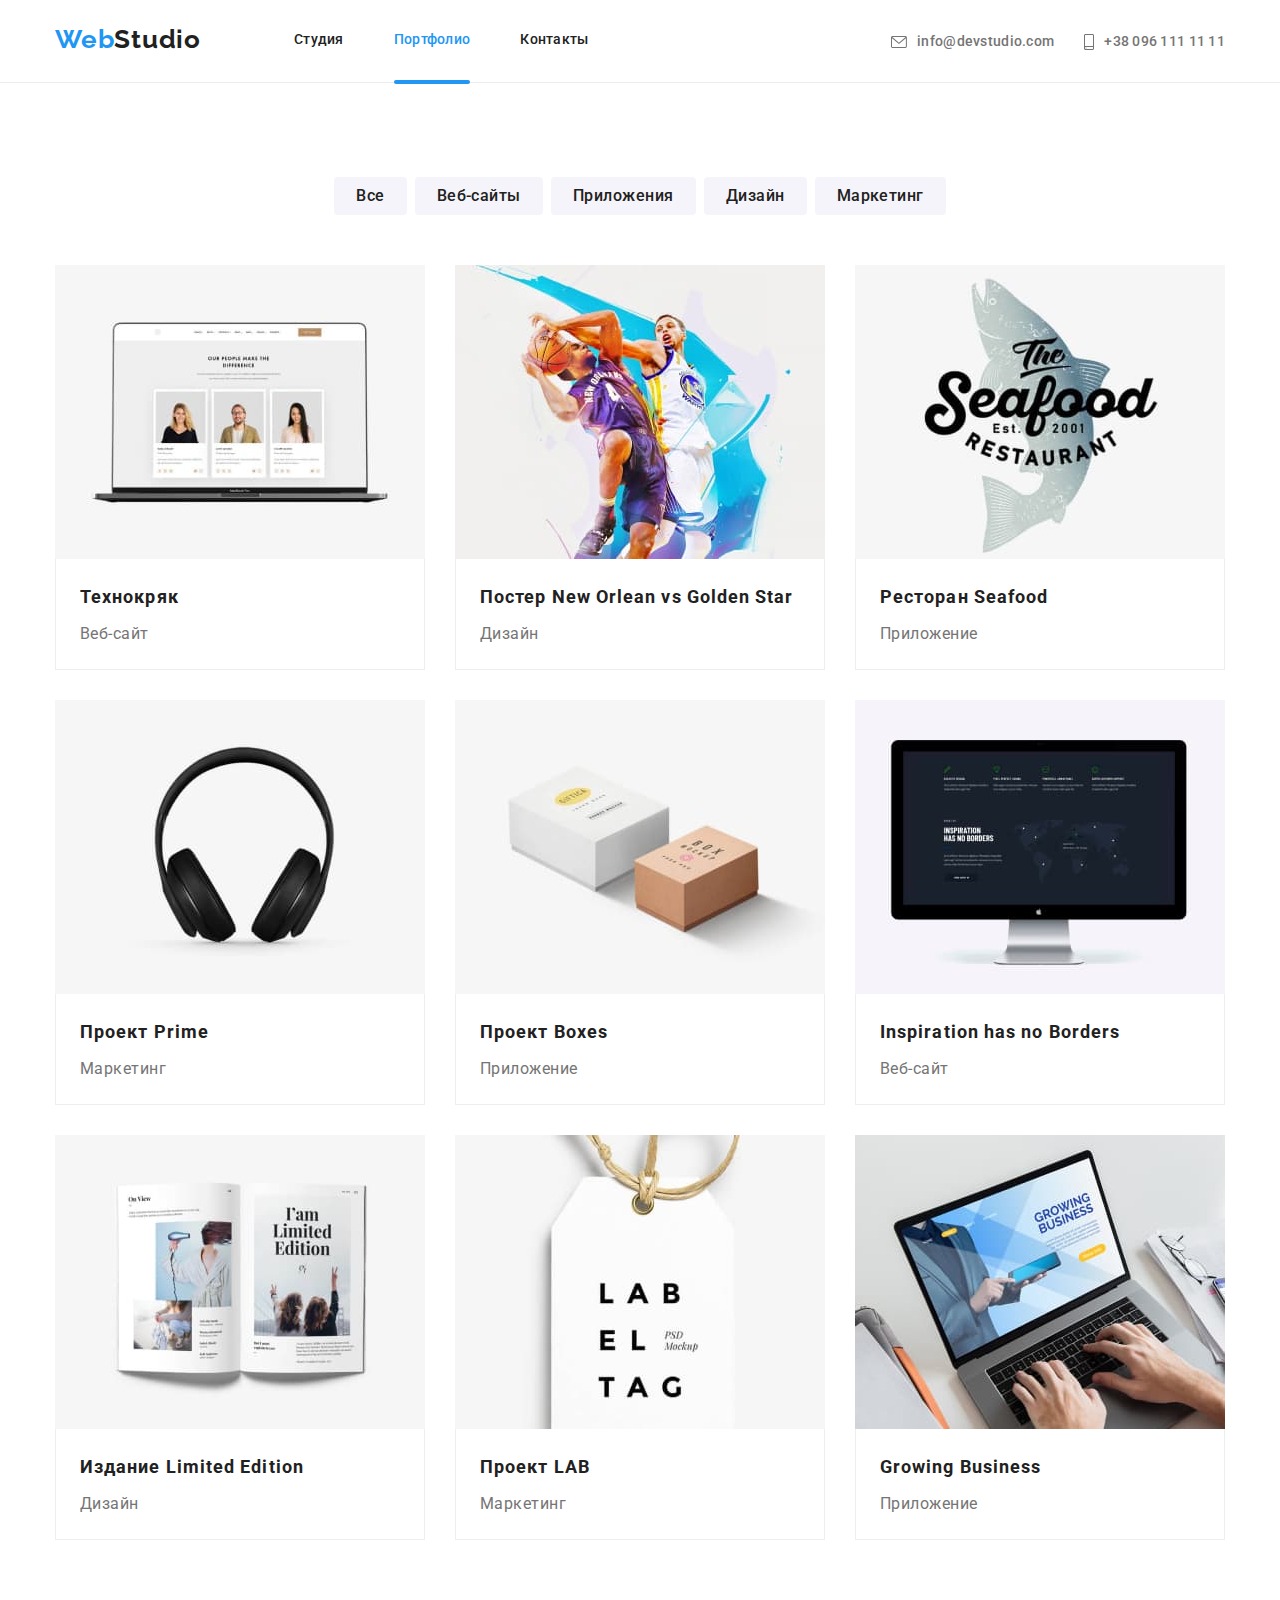
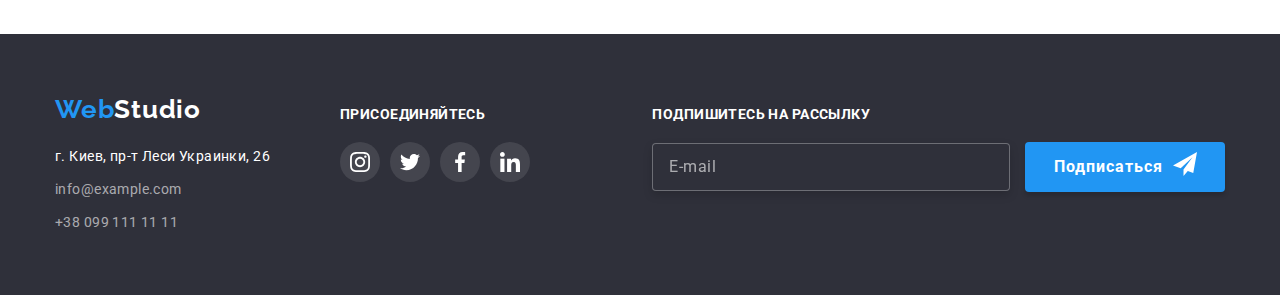
==== commit 6a1dba33: "редактирует код используя методологию BEM" ====
--- a/portfolio.html
+++ b/portfolio.html
@@ -19,38 +19,38 @@
 <body>
   <!--HEADER-->
   <header class="header">
-    <div class="header-section container">
-      <nav class="navigation">
-        <div class="nav-container">
+    <div class="header__section container">
+      <nav class="header__nav">
+        <div class="header__nav-container">
           <a class="logo animate__swing" href="./">
-            <span class="logo-icon-color" lang="en">Web</span>Studio</a>
-          <div class="menu-section">
-            <ul class="menu">
-              <li class="menu-item">
-                <a class="menu-link" href="./">Студия</a>
+            <span class="logo__left-side" lang="en">Web</span>Studio</a>
+          <div class="header__menu-section">
+            <ul class="header__menu">
+              <li class="header__menu-item">
+                <a class="header__menu-link" href="./">Студия</a>
               </li>
-              <li class="menu-item">
-                <a class="menu-link current" href="./portfolio.html">Портфолио</a>
+              <li class="header__menu-item">
+                <a class="header__menu-link current" href="./portfolio.html">Портфолио</a>
               </li>
-              <li class="menu-item">
-                <a class="menu-link" href="">Контакты</a>
+              <li class="header__menu-item">
+                <a class="header__menu-link" href="">Контакты</a>
               </li>
             </ul>
           </div>
         </div>
       </nav>
-      <ul class="info-list">
+      <ul class="info">
         <li class="info-point">
-          <a class="mail-link" href="mailto:info@devstudio.com">
-            <svg class="header-icon" width="16" height="12">
+          <a class="mail link" href="mailto:info@devstudio.com">
+            <svg class="info-icon" width="16" height="12">
               <use href="./images/icons.svg#icon-envelope"></use>
             </svg>
             info@devstudio.com
           </a>
         </li>
         <li class="info-point">
-          <a class="tel-link" href="tel:+380961111111">
-            <svg class="header-icon" width="10" height="16">
+          <a class="tel link" href="tel:+380961111111">
+            <svg class="info-icon" width="10" height="16">
               <use href="./images/icons.svg#icon-smartphone"></use>
             </svg>
             +38 096 111 11 11
@@ -261,50 +261,50 @@
   <!--FOOTER-->
   <footer class="footer footer-section">
     <div class="container footer-container">
-      <div class="footer-logo-adress-box">
-        <a class="logo logo-footer" href="./"><span class="logo-icon-color" lang="en">Web</span><span
-            class="logo-icon-right" lang="en">Studio</span></a>
-        <address class="adress">
-          <ul class="adress-list">
-            <li class="footer-location">
-              <a class="location-link" href="https://goo.gl/maps/LH7wRKLAsP6Fqup57" target="_blank"
+      <div class="footer__address-box">
+        <a class="logo logo-footer" href="./"><span class="logo__left-side" lang="en">Web</span><span
+            class="logo__right-side" lang="en">Studio</span></a>
+        <address class="footer__address">
+          <ul class="footer__address-list">
+            <li class="footer__address-location">
+              <a class="footer__location-link" href="https://goo.gl/maps/LH7wRKLAsP6Fqup57" target="_blank"
                 rel="noopener, noreferrer">г. Киев, пр-т Леси Украинки, 26</a>
             </li>
             <li>
-              <a class="footer-mail" href="mailto:info@example.com">info@example.com</a>
+              <a class="footer__contacts" href="mailto:info@example.com">info@example.com</a>
             </li>
             <li>
-              <a class="footer-tel" href="tel:+380991111111">+38 099 111 11 11</a>
+              <a class="footer__contacts" href="tel:+380991111111">+38 099 111 11 11</a>
             </li>
           </ul>
         </address>
       </div>
-      <div class="footer-social-container">
-        <p class="footer-social-p">Присоединяйтесь</p>
-        <ul class="social-list footer-social-list">
+      <div class="footer__social-box">
+        <p class="footer__social-p">Присоединяйтесь</p>
+        <ul class="footer__social-list">
           <li class="social-point">
-            <a class="social-link footer-social-link" href="">
+            <a class="social-link footer__social-link" href="">
               <svg class="social-icon">
                 <use href="./images/icons.svg#icon-instagram"></use>
               </svg>
             </a>
           </li>
           <li class="social-point">
-            <a class="social-link footer-social-link" href="">
+            <a class="social-link footer__social-link" href="">
               <svg class="social-icon">
                 <use href="./images/icons.svg#icon-twitter"></use>
               </svg>
             </a>
           </li>
           <li class="social-point">
-            <a class="social-link footer-social-link" href="">
+            <a class="social-link footer__social-link" href="">
               <svg class="social-icon">
                 <use href="./images/icons.svg#icon-facebook"></use>
               </svg>
             </a>
           </li>
           <li class="social-point">
-            <a class="social-link footer-social-link" href="">
+            <a class="social-link footer__social-link" href="">
               <svg class="social-icon">
                 <use href="./images/icons.svg#icon-linkedin"></use>
               </svg>
--- a/css/styles.css
+++ b/css/styles.css
@@ -111,18 +111,44 @@
   padding-bottom: 60px;
 }
 
-.team-social-link {
-  background-color: transparent;
-  fill: #afb1b8;
-}
-
-.footer-social-link {
-  background-color: rgba(255, 255, 255, 0.1);
-  fill: #ffffff;
-}
-
-.footer-social-list {
-  margin-top: 20px;
+.social-icon {
+  width: 20px;
+  height: 20px;
+}
+
+.social-point {
+  display: block;
+  width: 40px;
+  height: 40px;
+  border-radius: 50%;
+}
+
+.social-point:not(:last-child) {
+  margin-right: 10px;
+}
+
+.social-link {
+  display: flex;
+  justify-content: center;
+  align-items: center;
+  width: 100%;
+  height: 100%;
+  border-radius: 50%;
+
+  transition: background-color var(--main-duration) var(--timing-function),
+    fill var(--main-duration) var(--timing-function);
+}
+
+.section-header {
+  display: inline-block;
+  margin-bottom: 50px;
+
+  font-weight: var(--font-weight-secondary);
+  font-size: 36px;
+  line-height: 1.16;
+  text-align: center;
+  letter-spacing: 0.03em;
+  color: var(--main-font-color);
 }
 
 /* УТИЛИТЫ END */
@@ -133,19 +159,19 @@
   border-bottom: 1px solid #ececec;
 }
 
-.header-section {
+.header__section {
   display: flex;
   margin-left: auto;
   margin-right: auto;
   align-items: baseline;
 }
 
-.nav-container {
+.header__nav-container {
   display: flex;
   align-items: center;
 }
 
-.info-list {
+.info {
   display: flex;
   margin-left: auto;
 }
@@ -171,20 +197,20 @@
   animation-duration: 1000ms;
 }
 
-.logo-icon-color {
+.logo__left-side {
   color: var(--logo-icon-color-left);
 }
 
-.menu {
-  display: flex;
-}
-
-.menu-section {
+.header__menu-section {
   display: flex;
   width: 294px;
 }
 
-.menu-link {
+.header__menu {
+  display: flex;
+}
+
+.header__menu-link {
   position: relative;
   line-height: 1.14;
   letter-spacing: 0.02em;
@@ -196,7 +222,7 @@
   transition: color var(--main-duration) var(--timing-function);
 }
 
-.menu-link.current::before {
+.header__menu-link.current::before {
   position: absolute;
   display: block;
   content: "";
@@ -208,7 +234,7 @@
   border-radius: 2px;
 }
 
-.menu-link::after {
+.header__menu-link::after {
   position: absolute;
   display: block;
   content: "";
@@ -223,25 +249,25 @@
   transition: transform var(--main-duration) var(--timing-function);
 }
 
-.menu-link:hover::after,
-.menu-link:focus::after {
+.header__menu-link:hover::after,
+.header__menu-link:focus::after {
   transform: scaleX(1);
 }
 
-.menu-item:not(:last-child) {
+.header__menu-item:not(:last-child) {
   margin-right: 50px;
 }
 
-.menu-link.current {
+.header__menu-link.current {
   color: var(--accent-color);
 }
 
-.menu-link:hover,
-.menu-link:focus {
+.header__menu-link:hover,
+.header__menu-link:focus {
   color: var(--accent-color);
 }
 
-.mail-link {
+.link {
   display: flex;
   align-items: center;
 
@@ -257,33 +283,18 @@
   transition: color var(--main-duration) var(--timing-function);
 }
 
-.tel-link {
-  display: flex;
-  align-items: center;
-
-  line-height: 1.14;
-  letter-spacing: 0.02em;
-  color: var(--header-info-color);
-
-  fill: var(--header-info-color);
-
-  padding-top: 32px;
-  padding-bottom: 32px;
-
-  transition: color var(--main-duration) var(--timing-function);
-}
-.mail-link:hover,
-.tel-link:hover {
+.link:hover,
+.link:hover {
   color: var(--accent-color);
   fill: var(--accent-color);
 }
-.mail-link:focus,
-.tel-link:focus {
+.link:focus,
+.link:focus {
   color: var(--accent-color);
   fill: var(--accent-color);
 }
 
-.header-icon {
+.info-icon {
   margin-right: 10px;
 
   transition: fill var(--main-duration) var(--timing-function);
@@ -307,7 +318,7 @@
   padding-bottom: 200px;
 }
 
-.hero-section {
+.hero__section {
   display: flex;
   flex-direction: column;
 
@@ -315,7 +326,7 @@
   justify-content: center;
 }
 
-.hero-header {
+.hero__header {
   display: inline-block;
   font-family: var(--main-font);
   font-weight: 900;
@@ -333,7 +344,7 @@
   color: var(--hero-header-color);
 }
 
-.hero-button {
+.hero__button {
   display: inline-block;
   width: 200px;
   padding-top: 10px;
@@ -361,19 +372,19 @@
   display: flex;
 }
 
-.qualities-list {
-  display: flex;
-}
-
-.qualities-point:not(last-child) {
+.qualities__list {
+  display: flex;
+}
+
+.qualities__point:not(last-child) {
   margin-right: 30px;
 }
-.qualities-point {
+.qualities__point {
   display: block;
   width: 270px;
 }
 
-.qualities-icon-box {
+.qualities__icon-box {
   display: flex;
   align-items: center;
   justify-content: center;
@@ -385,7 +396,7 @@
   background-color: #f5f4fa;
 }
 
-.qualities-name {
+.qualities__name {
   display: inline-block;
   margin-bottom: 9px;
 
@@ -397,7 +408,7 @@
   color: var(--main-font-color);
 }
 
-.qualities-description {
+.qualities__description {
   font-size: 14px;
   font-weight: var(--font-weight-p);
   line-height: 1.71;
@@ -408,13 +419,13 @@
 
 /* TASKS */
 
-.tasks-section {
+.tasks__section {
   display: flex;
   flex-direction: column;
   padding-top: 0;
 }
 
-.tasks-header {
+.tasks__header {
   display: block;
   margin-left: auto;
   margin-right: auto;
@@ -428,22 +439,22 @@
   color: var(--main-font-color);
 }
 
-.tasks-list {
-  display: flex;
-}
-
-.tasks-point {
+.tasks__list {
+  display: flex;
+}
+
+.tasks__point {
   display: block;
   position: relative;
   width: 370px;
   height: 294px;
 }
 
-.tasks-point:not(:last-child) {
+.tasks__point:not(:last-child) {
   margin-right: 30px;
 }
 
-.tasks-overlay {
+.tasks__overlay {
   font-weight: bold;
   font-size: 14px;
   line-height: 16px;
@@ -454,7 +465,7 @@
   color: #ffffff;
 }
 
-.tasks-overlay-box {
+.tasks__overlay-box {
   position: absolute;
   bottom: 0;
   width: 370px;
@@ -467,11 +478,17 @@
 /* TASKS END */
 
 /* TEAM */
-.team-list {
-  display: flex;
-}
-
-.team-point {
+
+.team__section {
+  display: flex;
+  flex-direction: column;
+}
+
+.team__list {
+  display: flex;
+}
+
+.team__point {
   display: block;
   box-shadow: 0px 1px 3px rgba(0, 0, 0, 0.12), 0px 1px 1px rgba(0, 0, 0, 0.14),
     0px 2px 1px rgba(0, 0, 0, 0.2);
@@ -479,7 +496,7 @@
   background-color: #ffffff;
 }
 
-.team-point:not(last-child) {
+.team__point:not(last-child) {
   margin-right: 30px;
 }
 
@@ -487,24 +504,7 @@
   background: var(--team-back-color);
 }
 
-.team-section {
-  display: flex;
-  flex-direction: column;
-}
-
-.team-header {
-  display: inline-block;
-  margin-bottom: 50px;
-
-  font-weight: var(--font-weight-secondary);
-  font-size: 36px;
-  line-height: 1.16;
-  text-align: center;
-  letter-spacing: 0.03em;
-  color: var(--main-font-color);
-}
-
-.member-box {
+.team__member-box {
   display: flex;
   flex-direction: column;
   align-items: center;
@@ -520,96 +520,63 @@
   height: 44px;
 }
 
-.social-point {
-  display: block;
-  width: 40px;
-  height: 40px;
-  border-radius: 50%;
-}
-
-.social-point:not(:last-child) {
-  margin-right: 10px;
-}
-
-.social-link {
+.team__social-link {
+  background-color: transparent;
+  fill: #afb1b8;
+}
+
+.social-link:focus,
+.social-link:hover {
+  background-color: var(--accent-color);
+  fill: #ffffff;
+}
+
+.team__member-name {
+  display: inline-block;
+
+  font-size: 16px;
+  font-weight: var(--font-weight-member);
+  line-height: 1.18;
+  text-align: center;
+  letter-spacing: 0.03em;
+}
+
+.team__member-profession {
+  display: inline-block;
+  margin-top: 10px;
+
+  font-weight: 400;
+  font-size: 16px;
+  line-height: 1.18;
+  text-align: center;
+  letter-spacing: 0.03em;
+  color: var(--description-color);
+}
+/* TEAM END */
+
+/* CLIENTS */
+
+.clients__container {
+  display: flex;
+  flex-direction: column;
+}
+
+.clients__list {
+  display: flex;
+  justify-content: space-between;
+}
+
+.clients__point {
+  width: 170px;
+  height: 92px;
+}
+
+.clients__link {
   display: flex;
   justify-content: center;
   align-items: center;
   width: 100%;
   height: 100%;
-  border-radius: 50%;
-
-  transition: background-color var(--main-duration) var(--timing-function),
-    fill var(--main-duration) var(--timing-function);
-}
-
-.social-link:focus,
-.social-link:hover {
-  background-color: var(--accent-color);
-  fill: #ffffff;
-}
-.social-icon {
-  width: 20px;
-  height: 20px;
-}
-
-.team-member {
-  display: inline-block;
-
-  font-size: 16px;
-  font-weight: var(--font-weight-member);
-  line-height: 1.18;
-  text-align: center;
-  letter-spacing: 0.03em;
-}
-
-.member-description {
-  display: inline-block;
-  margin-top: 10px;
-
-  font-weight: 400;
-  font-size: 16px;
-  line-height: 1.18;
-  text-align: center;
-  letter-spacing: 0.03em;
-  color: var(--description-color);
-}
-/* TEAM END */
-
-/* CLIENTS */
-
-.clients-container {
-  display: flex;
-  flex-direction: column;
-}
-
-.clients-header {
-  align-self: center;
-  margin-bottom: 50px;
-
-  font-weight: var(--font-weight-secondary);
-  font-size: 36px;
-  line-height: 42px;
-  text-align: center;
-  letter-spacing: 0.03em;
-}
-
-.client-list {
-  display: flex;
-  justify-content: space-between;
-}
-
-.client-point {
-  width: 170px;
-  height: 92px;
-}
-
-.client-link {
-  display: flex;
-  justify-content: center;
-  align-items: center;
-  width: 100%;
-  height: 100%;
 
   border: 1px solid #afb1b8;
   border-radius: 4px;
@@ -620,8 +587,8 @@
     border-color var(--timing-function) var(--main-duration);
 }
 
-.client-link:hover,
-.client-link:focus {
+.clients__link:hover,
+.clients__link:focus {
   fill: var(--accent-color);
   border: 1px solid var(--accent-color);
 }
@@ -646,11 +613,11 @@
   margin-bottom: 20px;
 }
 
-.logo-icon-right {
+.logo__right-side {
   color: var(--logo-icon-color-right);
 }
 
-.location-link {
+.footer__location-link {
   font-weight: 400;
   font-style: normal;
   line-height: 1.71;
@@ -660,13 +627,12 @@
   transition: color var(--main-duration) var(--timing-function);
 }
 
-.location-link:hover,
-.location-link:focus {
+.footer__location-link:hover,
+.footer__location-link:focus {
   color: var(--accent-color);
 }
 
-.footer-mail,
-.footer-tel {
+.footer__contacts {
   font-weight: 400;
   line-height: 1.71;
   letter-spacing: 0.03em;
@@ -674,25 +640,23 @@
 
   transition: color var(--main-duration) var(--timing-function);
 }
-.footer-mail:hover,
-.footer-tel:hover,
-.footer-mail:focus,
-.footer-tel:focus {
+.footer__contacts:hover,
+.footer__contacts:focus {
   color: var(--footer-accent-color);
 }
 
-.adress li:not(:last-child) {
+.footer__address li:not(:last-child) {
   margin-bottom: 9px;
   margin-right: auto;
 }
 
-.footer-logo-adress-box {
+.footer__address-box {
   display: flex;
   flex-direction: column;
   margin-top: 60px;
 }
 
-.footer-social-container {
+.footer__social-box {
   display: flex;
   flex-direction: column;
   width: 206px;
@@ -701,7 +665,12 @@
   margin-left: 70px;
 }
 
-.footer-social-p {
+.footer__social-list {
+  display: flex;
+  margin-top: 20px;
+}
+
+.footer__social-p {
   font-weight: var(--font-weight-secondary);
   font-size: 14px;
   line-height: 16px;
@@ -709,6 +678,11 @@
   text-transform: uppercase;
 
   color: #ffffff;
+}
+
+.footer__social-link {
+  background-color: rgba(255, 255, 255, 0.1);
+  fill: #ffffff;
 }
 
 .footer-mailing-container {
@@ -1090,6 +1064,7 @@
   display: flex;
   align-items: center;
   font-family: var(--main-font);
+  font-weight: 400;
   font-size: 14px;
   line-height: 1.71;
   letter-spacing: 0.03em;
